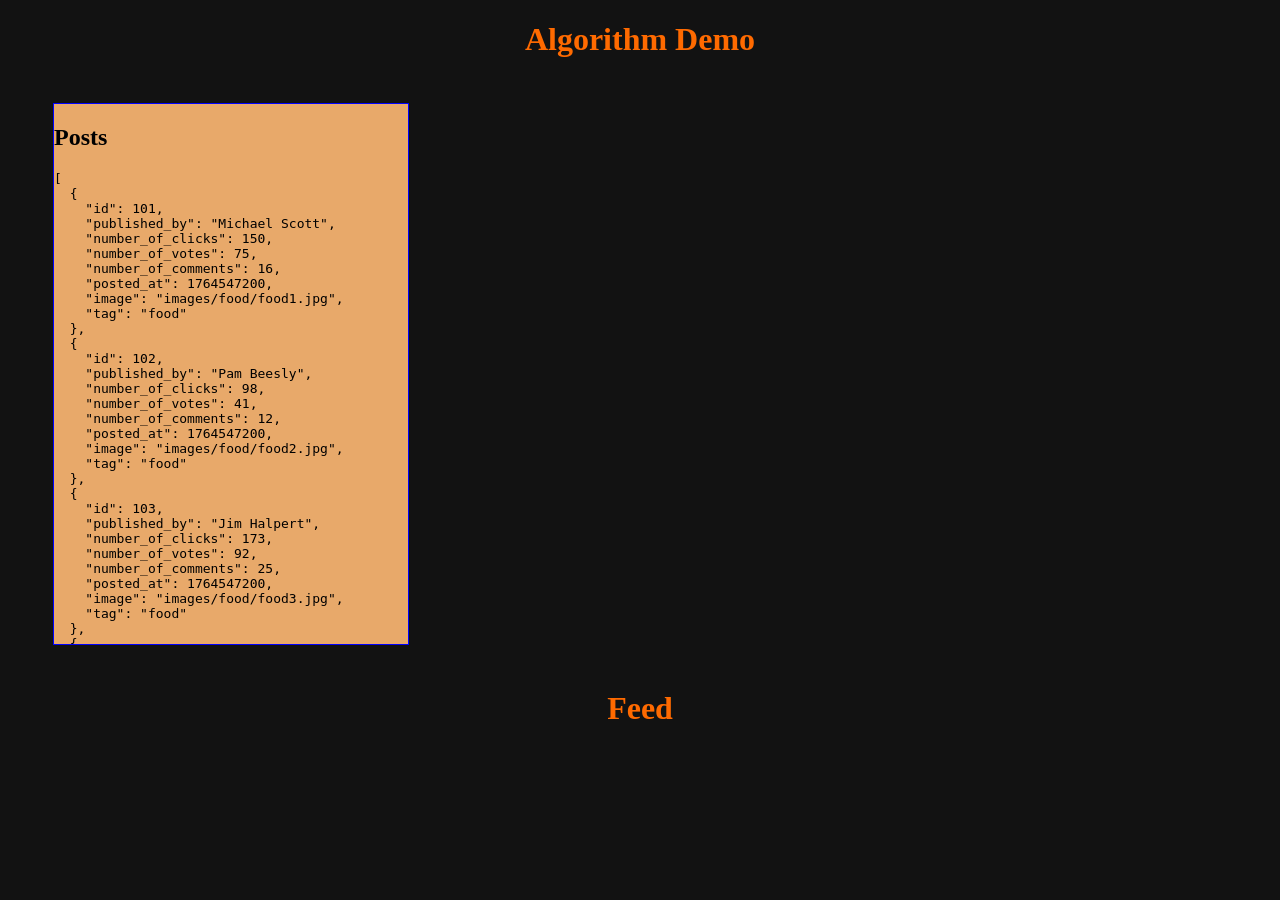
==== feed.html @ eb38fe44 "Add displayed .json" ====
<!DOCTYPE html>
<html lang="en">
  <head>
    <meta charset="UTF-8" />
    <meta name="viewport" content="width=device-width, initial-scale=1.0" />
    <title>Feed Examples</title>
    <link rel="stylesheet" href="styles/main.css" />
  </head>
  <body>
    <div class="top-container">
      <h1>Algorithm Demo</h1>
    </div>

    <div class="main-container">
      <div class="data-column">
        <h2>Posts</h2>
        <pre id="posts-data-box">Loading...</pre>
      </div>
    </div>

    <h1>Feed</h1>

    <script src="setup.js"></script>
  </body>
</html>
---- styles/main.css ----
body {
     background: #121212;
 }

 h1 {
     text-align: center;
     color: rgb(255, 106, 0);
 }

 .main-conatainer {
     display: flex;
     flex-direction: row;
     flex-wrap: nowrap;
     justify-content: space-around;
     width: -webkit-fill-available;
 }

 .data-column {
     max-width: 28%;
     min-width: 28%;
     border: 1px solid blue;
     margin: 5vh;
     overflow-y: auto;
     overflow-x: auto;
     max-height: 60vh;
     background: #e8a96a;
 }

 .calculations-container {
     width: 90%;
     margin: auto;
     margin-top: 5vh;
     padding: 10px;
     display: flex;
     flex-direction: column;
     align-items: center;
     text-align: center;

     color: #e8a96a;
 }

 .basic-info-container {
     width: 90%;
     margin: auto;
     padding: 10px;
     display: flex;
     flex-direction: column;
     align-items: center;
     background: #e8a96a;
 }

 .basic-info-container h3 {
     text-align: center;
 }

 /* AVG */
 .calculation-avg-box {
     width: 100%;
     display: flex;
     flex-direction: row;
     justify-content: space-evenly;
 }

 .avg-summary-box {
     margin: 20px;
     padding: 10px;
     border-radius: 8px;
     border: 1px solid orangered;
     color: rgb(255, 255, 255);
 }

 .normalized-summary-box {
     margin: 20px;
     padding: 10px;
     border-radius: 8px;
     border: 1px solid orangered;
     color: rgb(255, 255, 255);
     max-height: 66vh;
     overflow-y: overlay;
 }

 .normalized-post-box-card {
     margin-bottom: 10px;
     border: 1px solid orangered;
     padding: 8px;
     border-radius: 6px;
     background: #e8a96a;
     color: #000000;
 }

 .sorted-post-card {
     background: rgb(255, 255, 255);
     min-width: 50vh;
     max-width: 50vh;
     min-height: 50vh;
     max-height: 70vh;
     padding-top: 5vh;
     padding-bottom: 5vh;
     border-radius: 2vh;
     margin-top: 3vh;
 }

 .sorted-posts-box {
     display: flex;

 }

 .sorted-posts-image {
     width: 100px;
     width: -webkit-fill-available;
     height: 20vh;
     background-color: green;
     display: block;
     margin-top: 5px;
 }

 .post-above-image {
     display: flex;
     flex-direction: row;
     font-size: smaller;
     flex-wrap: nowrap;
     justify-content: space-evenly;
     align-content: center;
     align-items: center;
     width: 100%;
     color: #646464;

 }

 .post-under-image {
     display: flex;
     flex-direction: row;
     align-items: center;
     flex-wrap: wrap;
     width: 100%;
     font-size: smaller;
     justify-content: space-evenly;
     margin-top: 2vh;
     color: #000000;
 }

 .data-number-post-card {
     color: red;
     font-weight: 600;
 }

 .post-description {
     color: black;
     font-style: italic;
 }

 .sorted-posts-box {
     display: flex;
     flex-direction: row;
     flex-wrap: wrap;
     align-items: center;
     justify-content: space-around;
 }
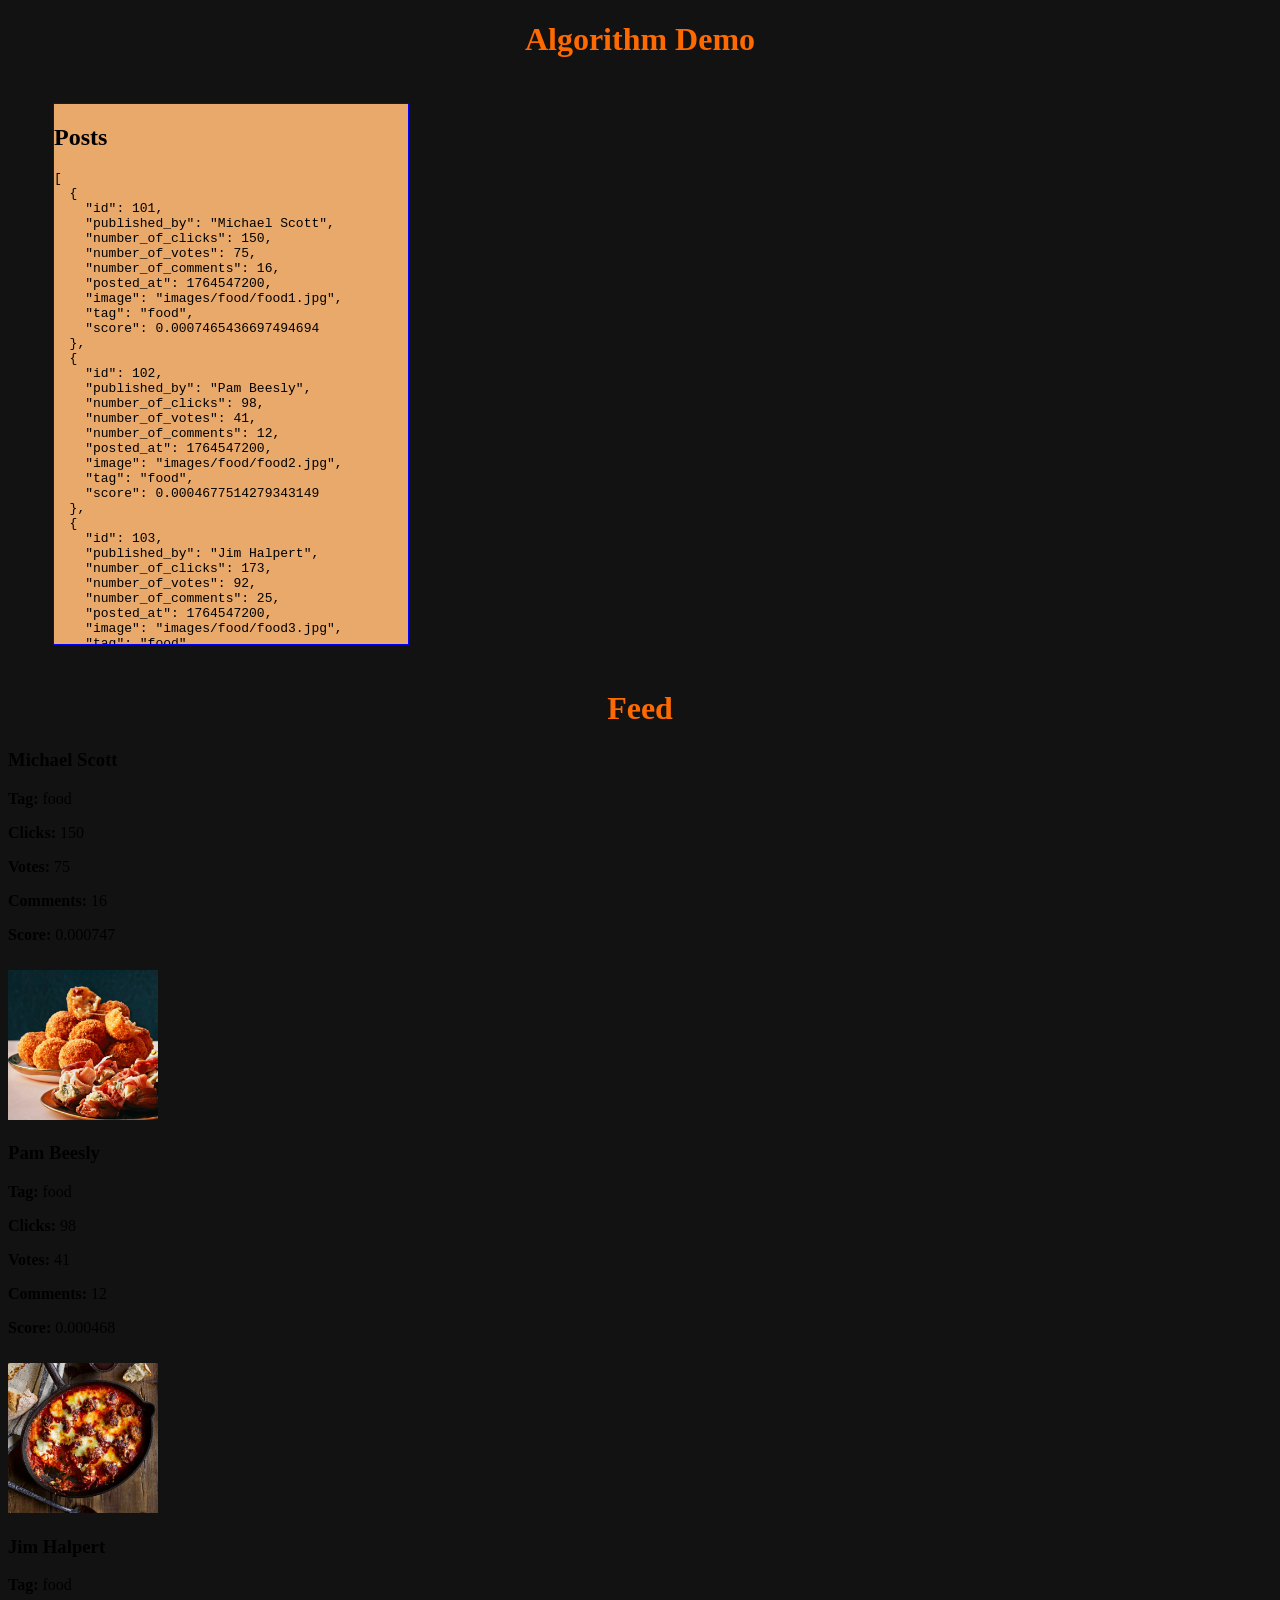
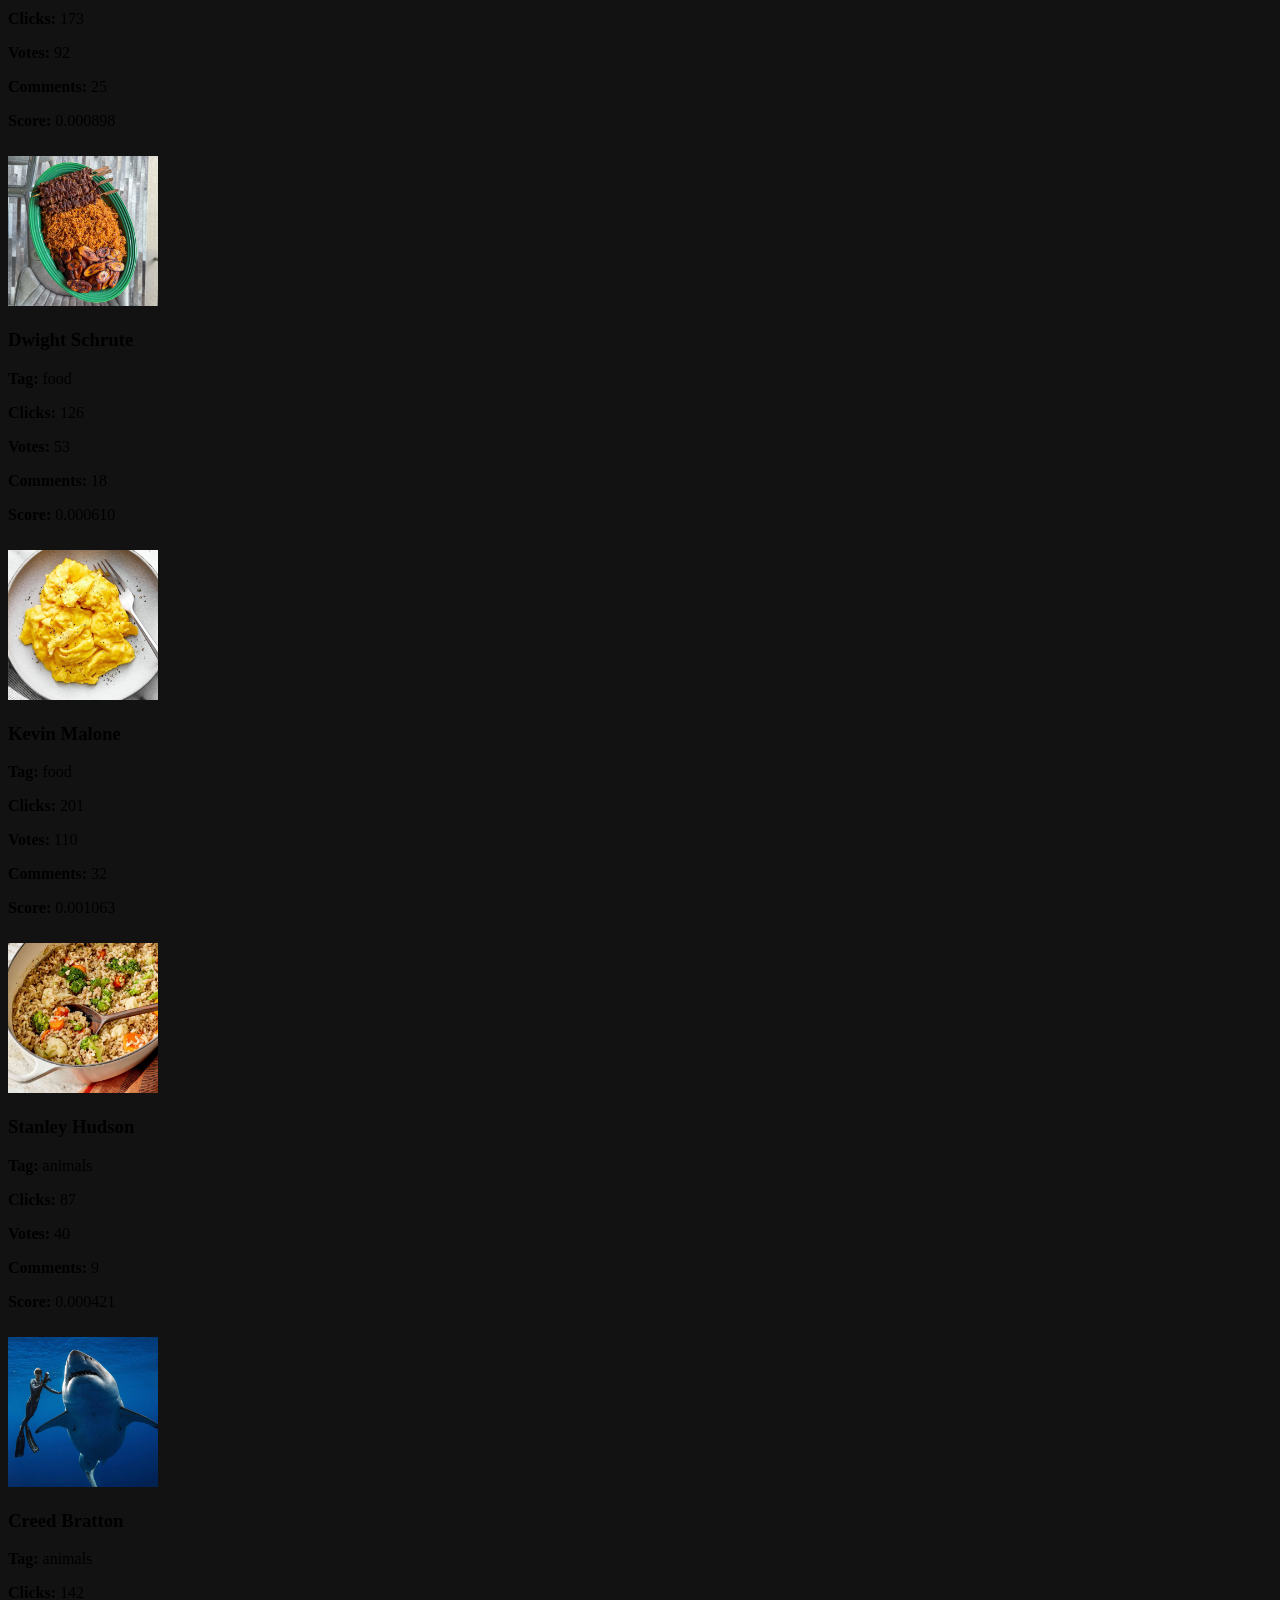
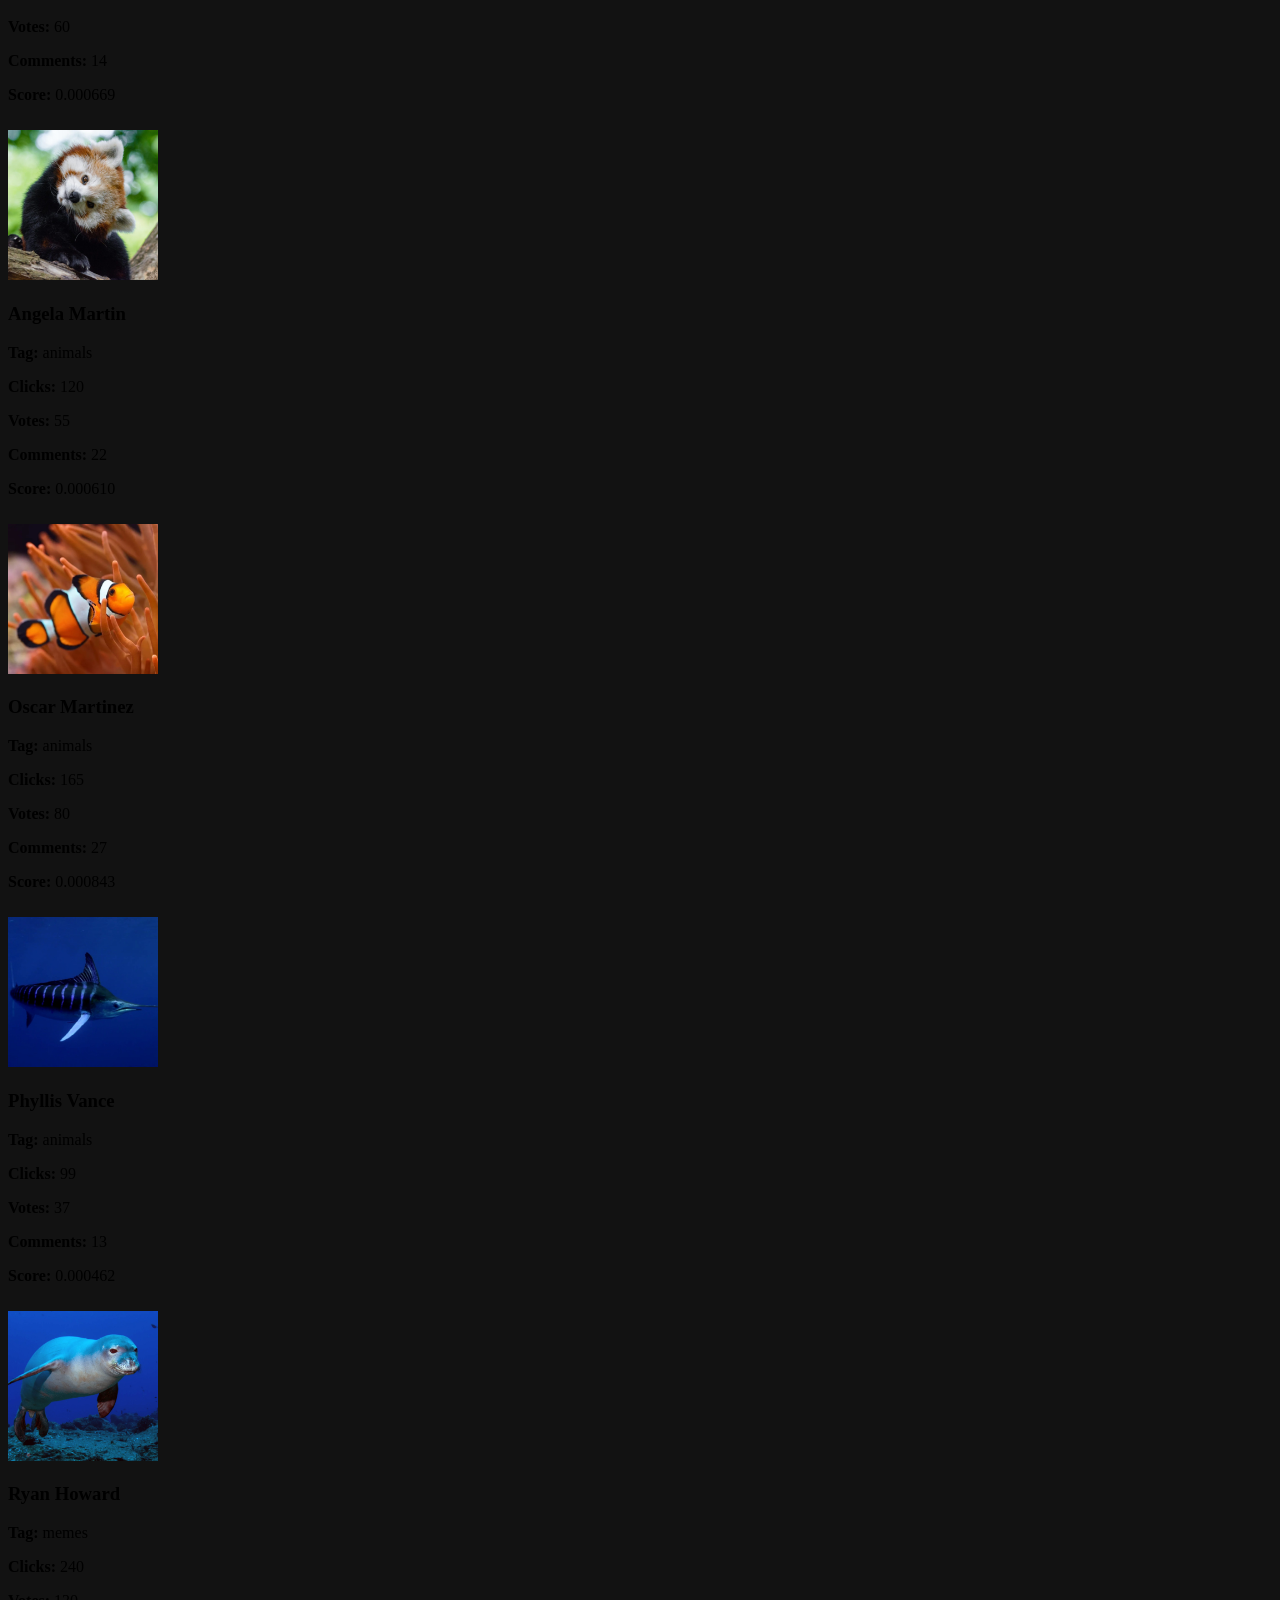
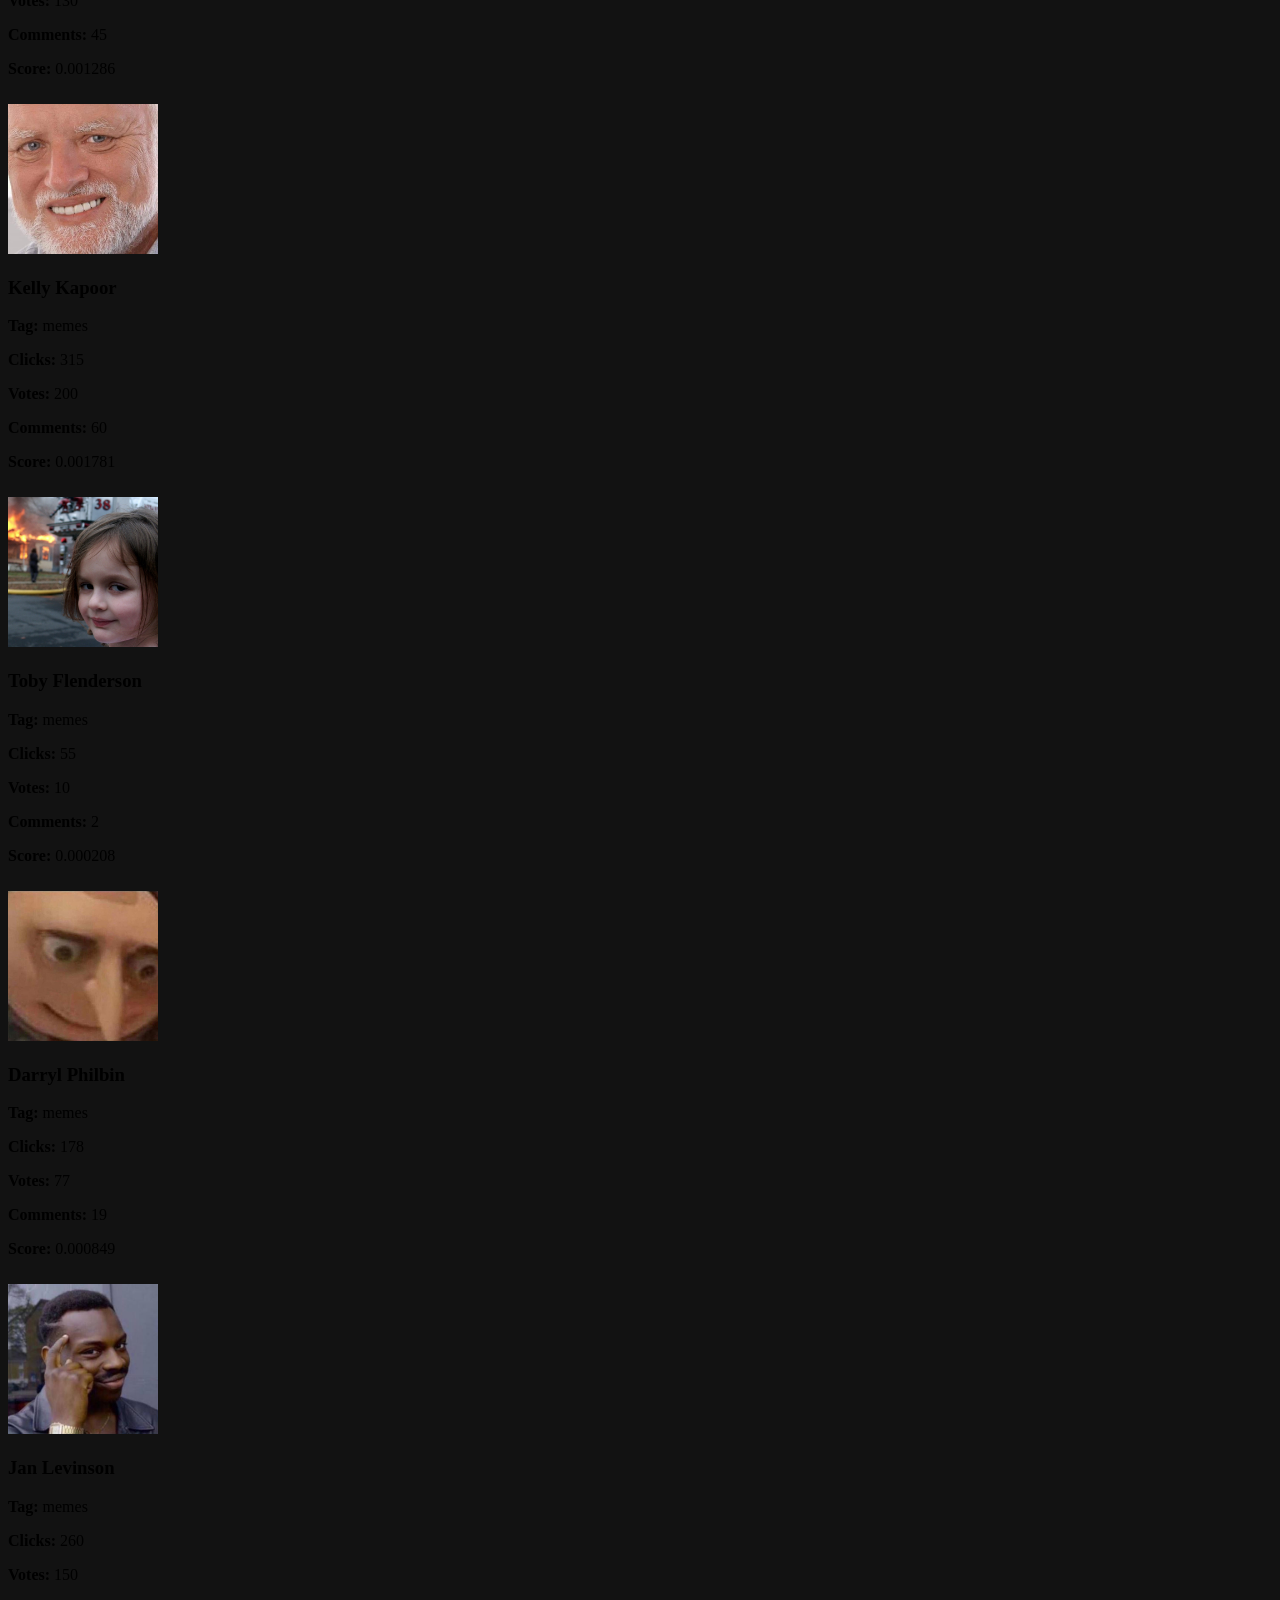
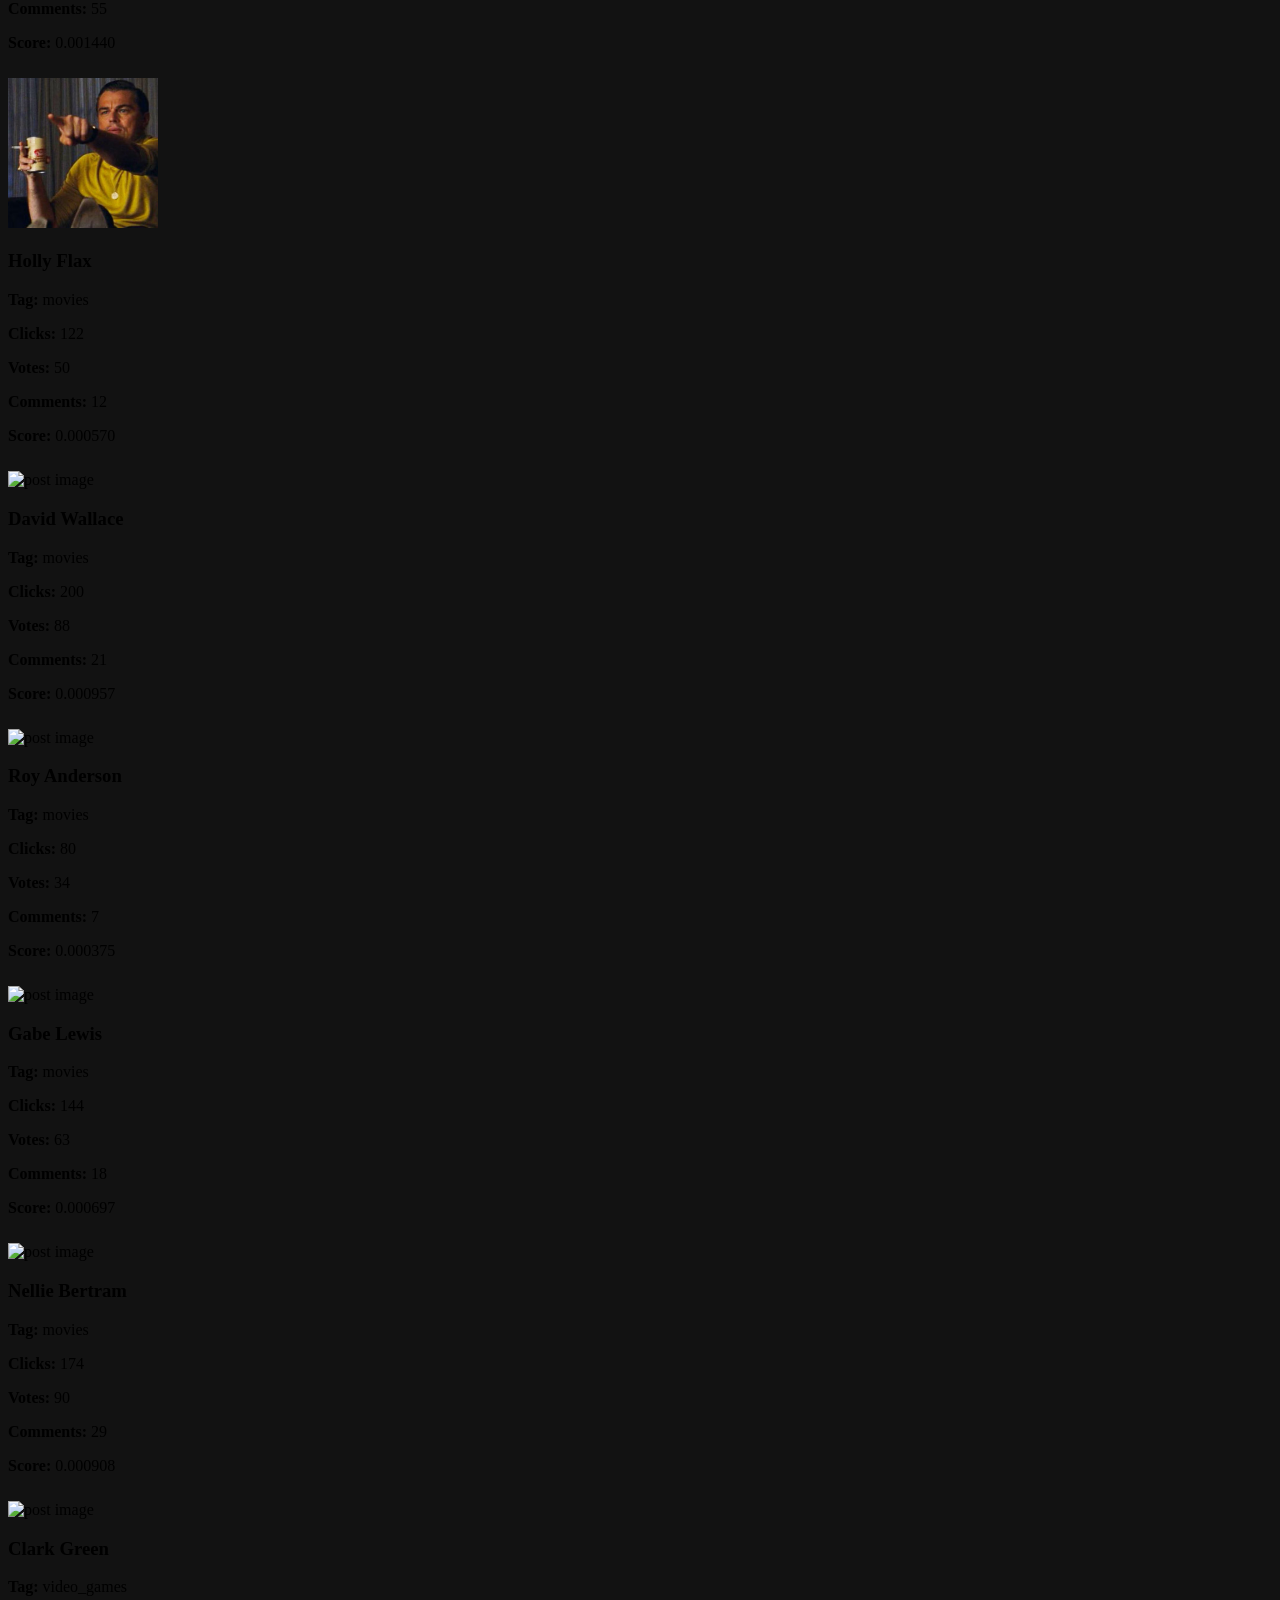
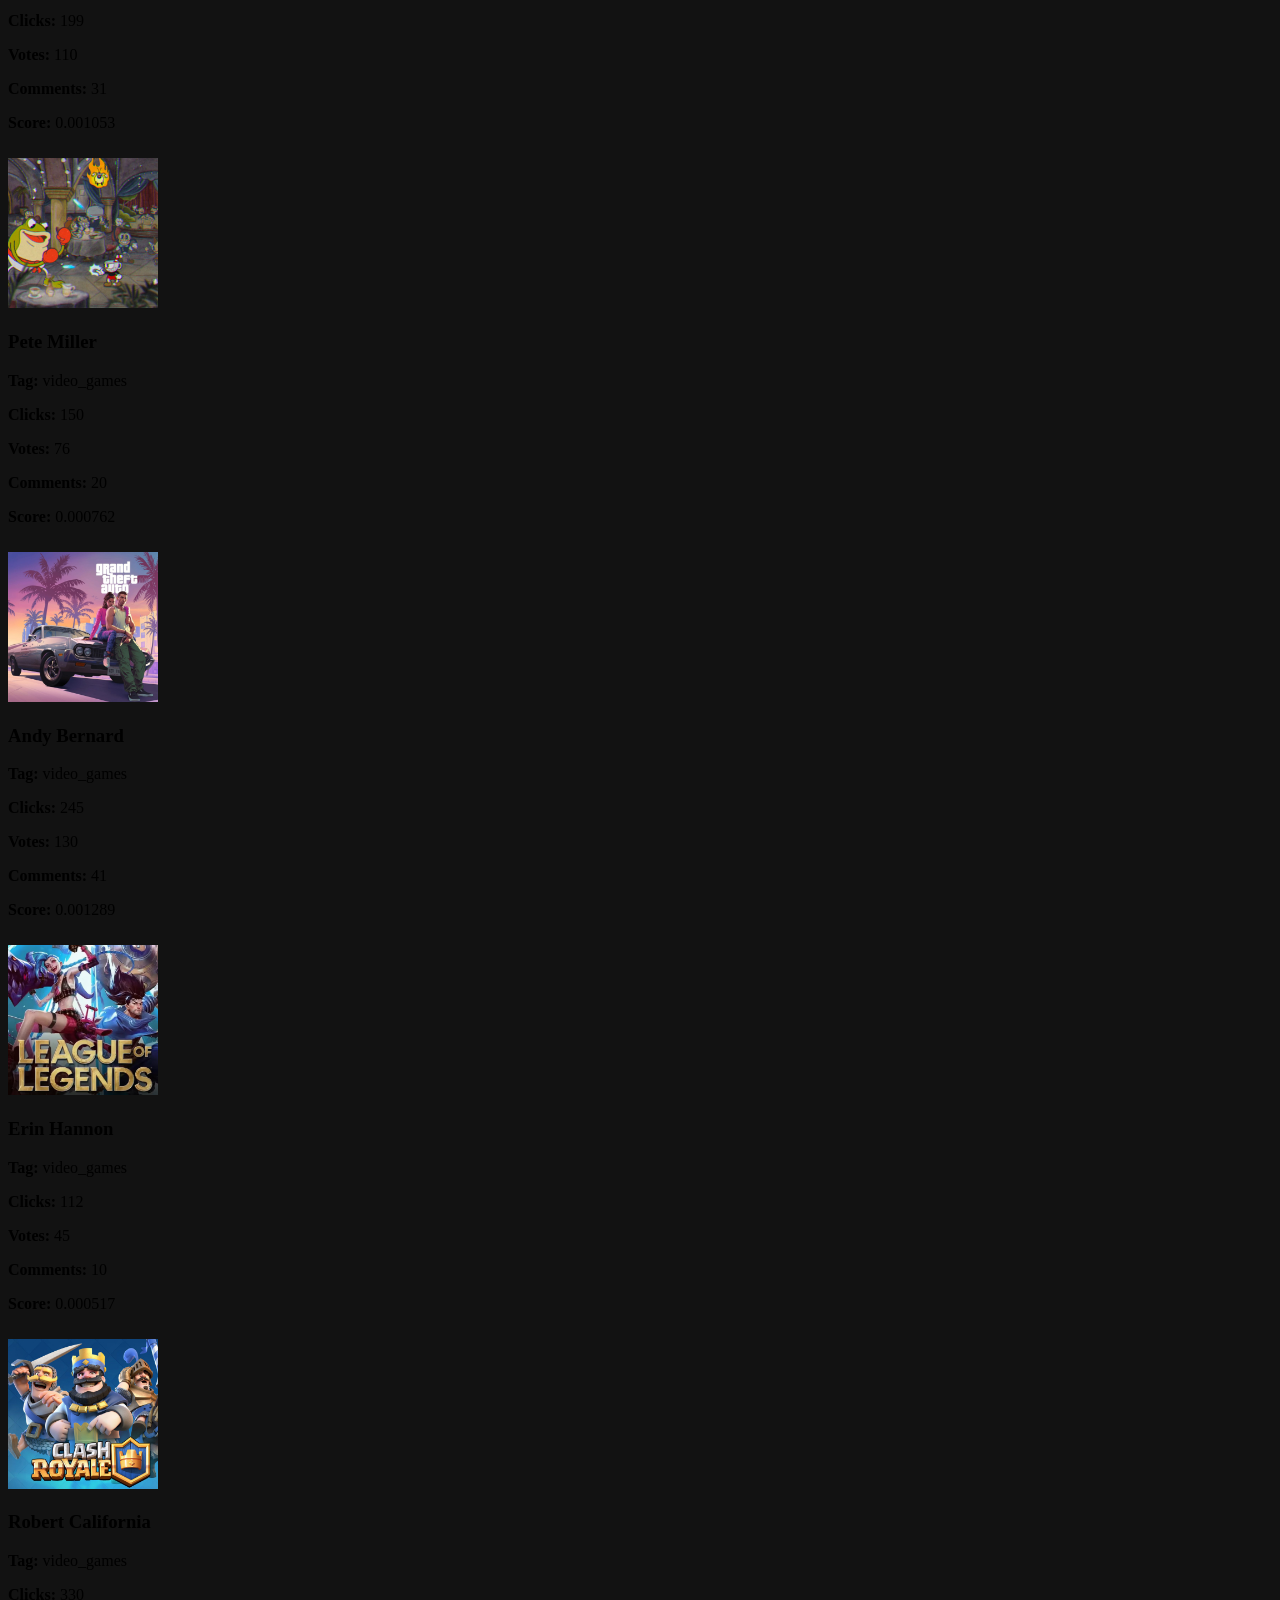
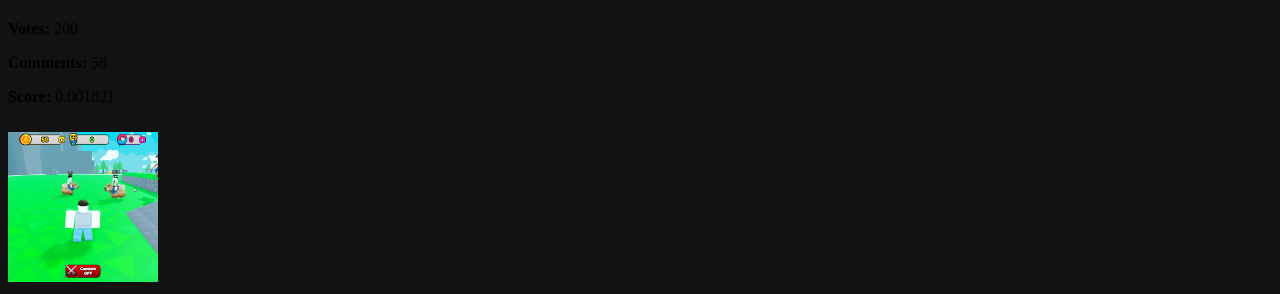
==== commit 91fec43f: "Add displayed feed with 1.8" ====
--- a/feed.html
+++ b/feed.html
@@ -20,6 +20,9 @@
 
     <h1>Feed</h1>
 
+    <div id="feed"></div>
+
+
     <script src="setup.js"></script>
   </body>
 </html>
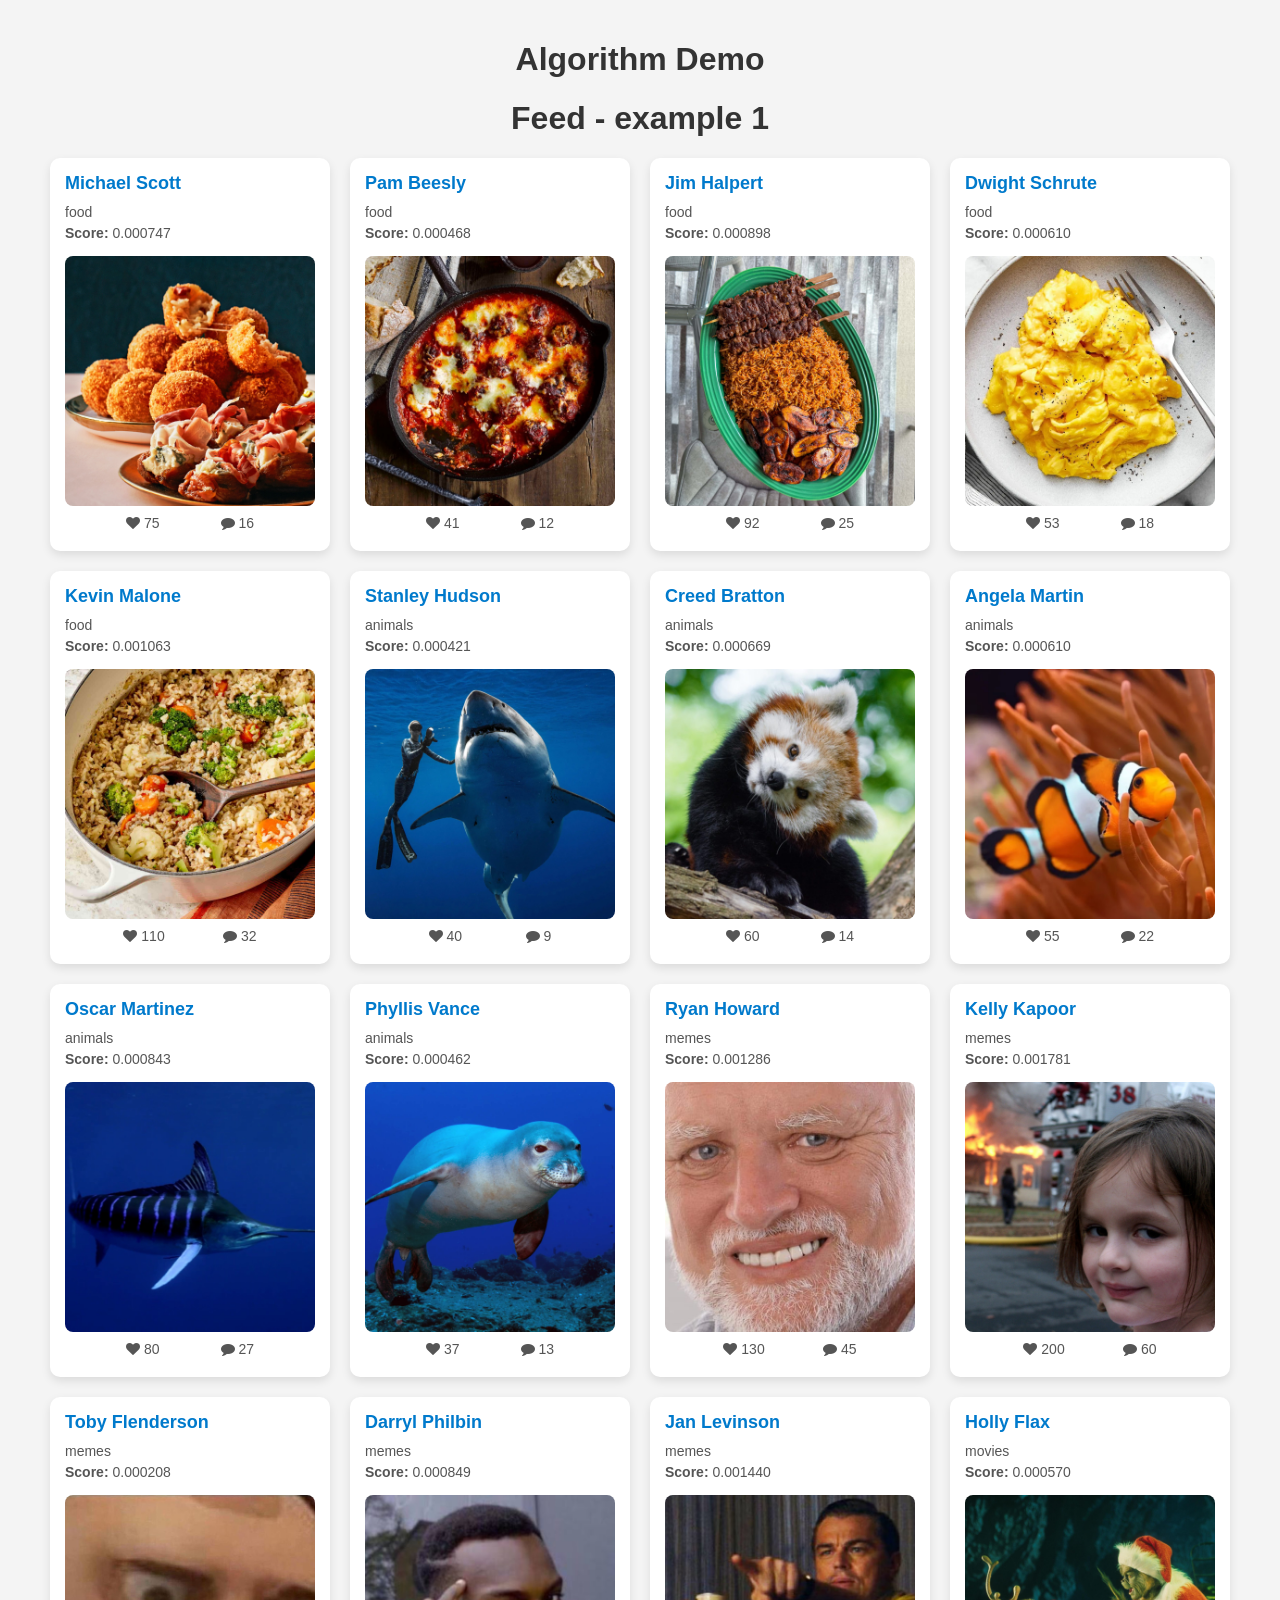
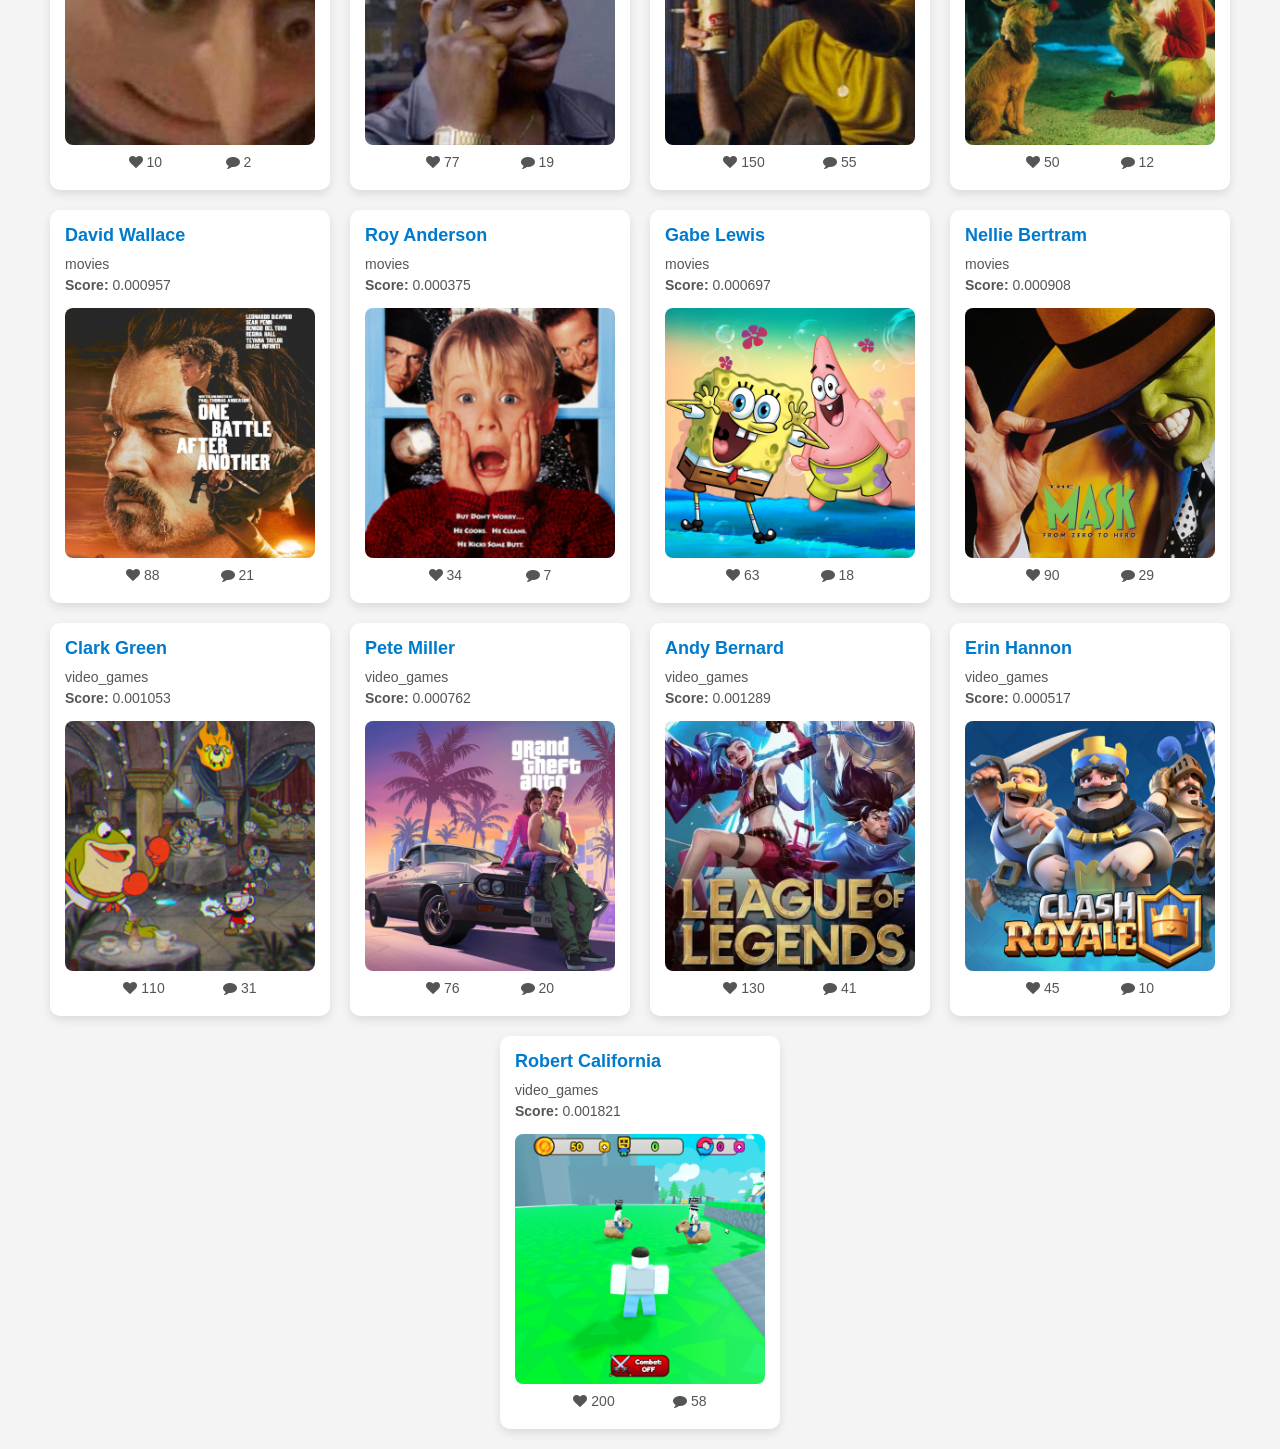
==== commit b6c97eab: "Add nicely displayed feed 1" ====
--- a/feed.html
+++ b/feed.html
@@ -5,20 +5,26 @@
     <meta name="viewport" content="width=device-width, initial-scale=1.0" />
     <title>Feed Examples</title>
     <link rel="stylesheet" href="styles/main.css" />
+
+    <link
+  rel="stylesheet"
+  href="https://cdnjs.cloudflare.com/ajax/libs/font-awesome/4.7.0/css/font-awesome.min.css"
+/>
+
   </head>
   <body>
     <div class="top-container">
       <h1>Algorithm Demo</h1>
     </div>
 
-    <div class="main-container">
+    <!-- <div class="main-container">
       <div class="data-column">
         <h2>Posts</h2>
         <pre id="posts-data-box">Loading...</pre>
       </div>
-    </div>
+    </div> -->
 
-    <h1>Feed</h1>
+    <h1>Feed - example 1</h1>
 
     <div id="feed"></div>
 
--- a/styles/main.css
+++ b/styles/main.css
@@ -1,158 +1,51 @@
- body {
-     background: #121212;
- }
+body {
+  font-family: 'Arial', sans-serif;
+  background-color: #f4f4f4;
+  margin: 0;
+  padding: 20px;
+}
 
- h1 {
-     text-align: center;
-     color: rgb(255, 106, 0);
- }
+h1 {
+  text-align: center;
+  color: #333;
+}
 
- .main-conatainer {
-     display: flex;
-     flex-direction: row;
-     flex-wrap: nowrap;
-     justify-content: space-around;
-     width: -webkit-fill-available;
- }
+#feed {
+  display: flex;
+  flex-wrap: wrap;
+  justify-content: center;
+  gap: 20px;
+}
 
- .data-column {
-     max-width: 28%;
-     min-width: 28%;
-     border: 1px solid blue;
-     margin: 5vh;
-     overflow-y: auto;
-     overflow-x: auto;
-     max-height: 60vh;
-     background: #e8a96a;
- }
+.post-item {
+  background-color: #fff;
+  border-radius: 10px;
+  box-shadow: 0 4px 10px rgba(0,0,0,0.1);
+  padding: 15px;
+  width: 250px;
+  transition: transform 0.2s, box-shadow 0.2s;
+}
 
- .calculations-container {
-     width: 90%;
-     margin: auto;
-     margin-top: 5vh;
-     padding: 10px;
-     display: flex;
-     flex-direction: column;
-     align-items: center;
-     text-align: center;
+.post-item:hover {
+  transform: translateY(-5px);
+  box-shadow: 0 8px 20px rgba(0,0,0,0.2);
+}
 
-     color: #e8a96a;
- }
+.post-item h3 {
+  margin: 0 0 10px 0;
+  font-size: 18px;
+  color: #007acc;
+}
 
- .basic-info-container {
-     width: 90%;
-     margin: auto;
-     padding: 10px;
-     display: flex;
-     flex-direction: column;
-     align-items: center;
-     background: #e8a96a;
- }
+.post-item p {
+  margin: 5px 0;
+  font-size: 14px;
+  color: #555;
+}
 
- .basic-info-container h3 {
-     text-align: center;
- }
-
- /* AVG */
- .calculation-avg-box {
-     width: 100%;
-     display: flex;
-     flex-direction: row;
-     justify-content: space-evenly;
- }
-
- .avg-summary-box {
-     margin: 20px;
-     padding: 10px;
-     border-radius: 8px;
-     border: 1px solid orangered;
-     color: rgb(255, 255, 255);
- }
-
- .normalized-summary-box {
-     margin: 20px;
-     padding: 10px;
-     border-radius: 8px;
-     border: 1px solid orangered;
-     color: rgb(255, 255, 255);
-     max-height: 66vh;
-     overflow-y: overlay;
- }
-
- .normalized-post-box-card {
-     margin-bottom: 10px;
-     border: 1px solid orangered;
-     padding: 8px;
-     border-radius: 6px;
-     background: #e8a96a;
-     color: #000000;
- }
-
- .sorted-post-card {
-     background: rgb(255, 255, 255);
-     min-width: 50vh;
-     max-width: 50vh;
-     min-height: 50vh;
-     max-height: 70vh;
-     padding-top: 5vh;
-     padding-bottom: 5vh;
-     border-radius: 2vh;
-     margin-top: 3vh;
- }
-
- .sorted-posts-box {
-     display: flex;
-
- }
-
- .sorted-posts-image {
-     width: 100px;
-     width: -webkit-fill-available;
-     height: 20vh;
-     background-color: green;
-     display: block;
-     margin-top: 5px;
- }
-
- .post-above-image {
-     display: flex;
-     flex-direction: row;
-     font-size: smaller;
-     flex-wrap: nowrap;
-     justify-content: space-evenly;
-     align-content: center;
-     align-items: center;
-     width: 100%;
-     color: #646464;
-
- }
-
- .post-under-image {
-     display: flex;
-     flex-direction: row;
-     align-items: center;
-     flex-wrap: wrap;
-     width: 100%;
-     font-size: smaller;
-     justify-content: space-evenly;
-     margin-top: 2vh;
-     color: #000000;
- }
-
- .data-number-post-card {
-     color: red;
-     font-weight: 600;
- }
-
- .post-description {
-     color: black;
-     font-style: italic;
- }
-
- .sorted-posts-box {
-     display: flex;
-     flex-direction: row;
-     flex-wrap: wrap;
-     align-items: center;
-     justify-content: space-around;
- }+.post-item img {
+  width: 100%;
+  border-radius: 8px;
+  margin-top: 10px;
+  object-fit: cover;
+}
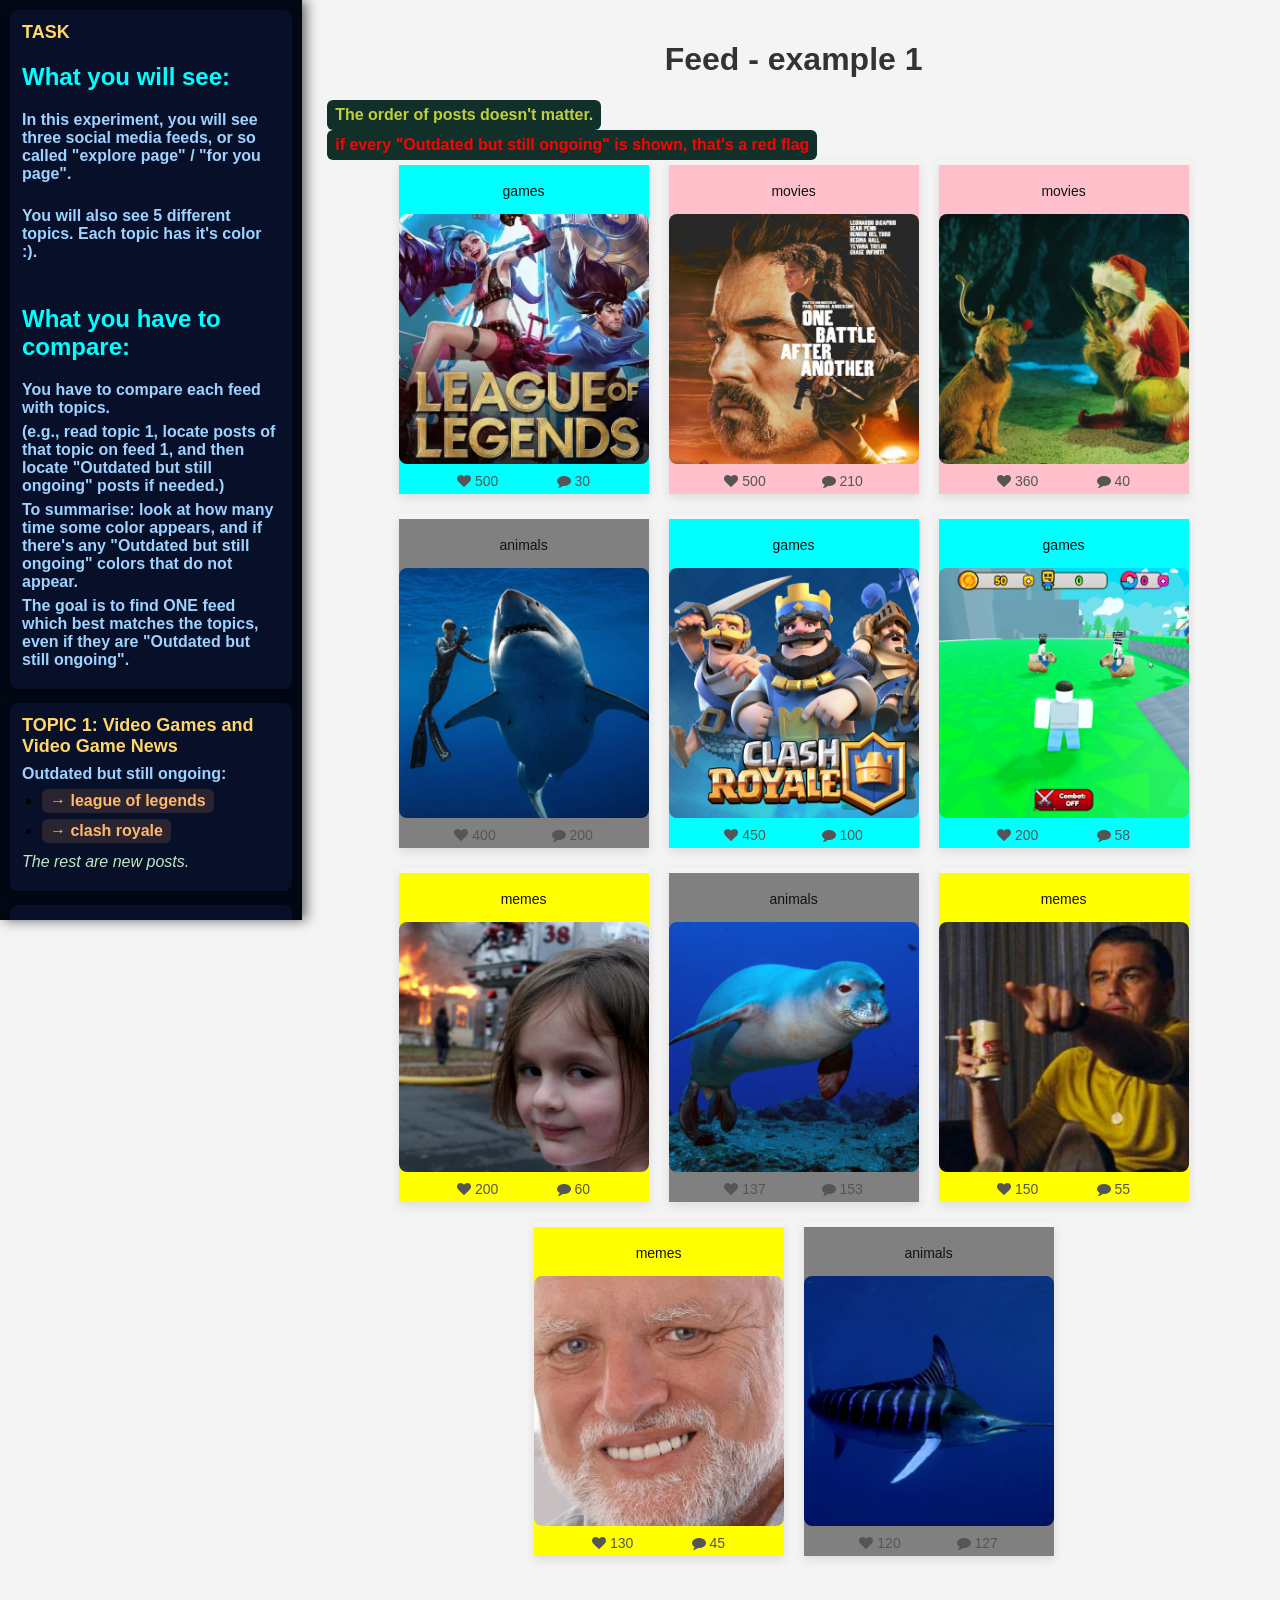
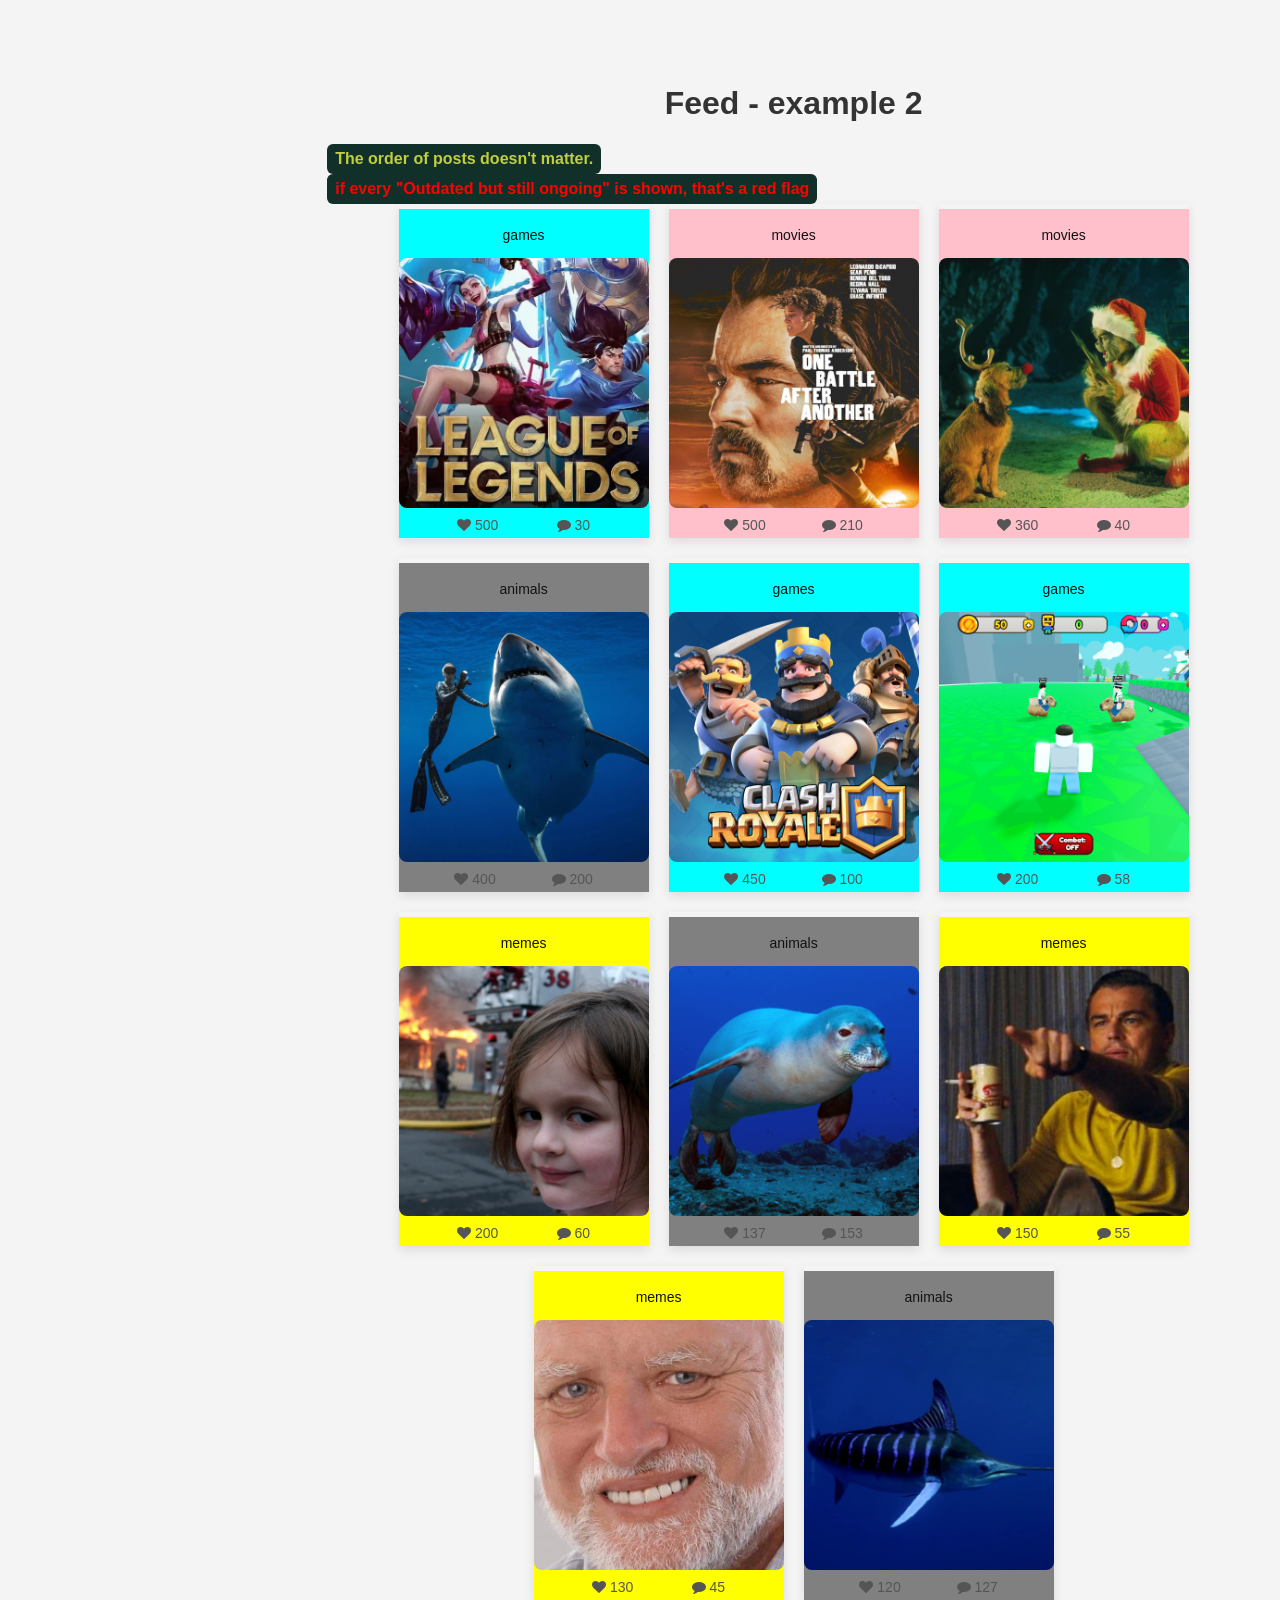
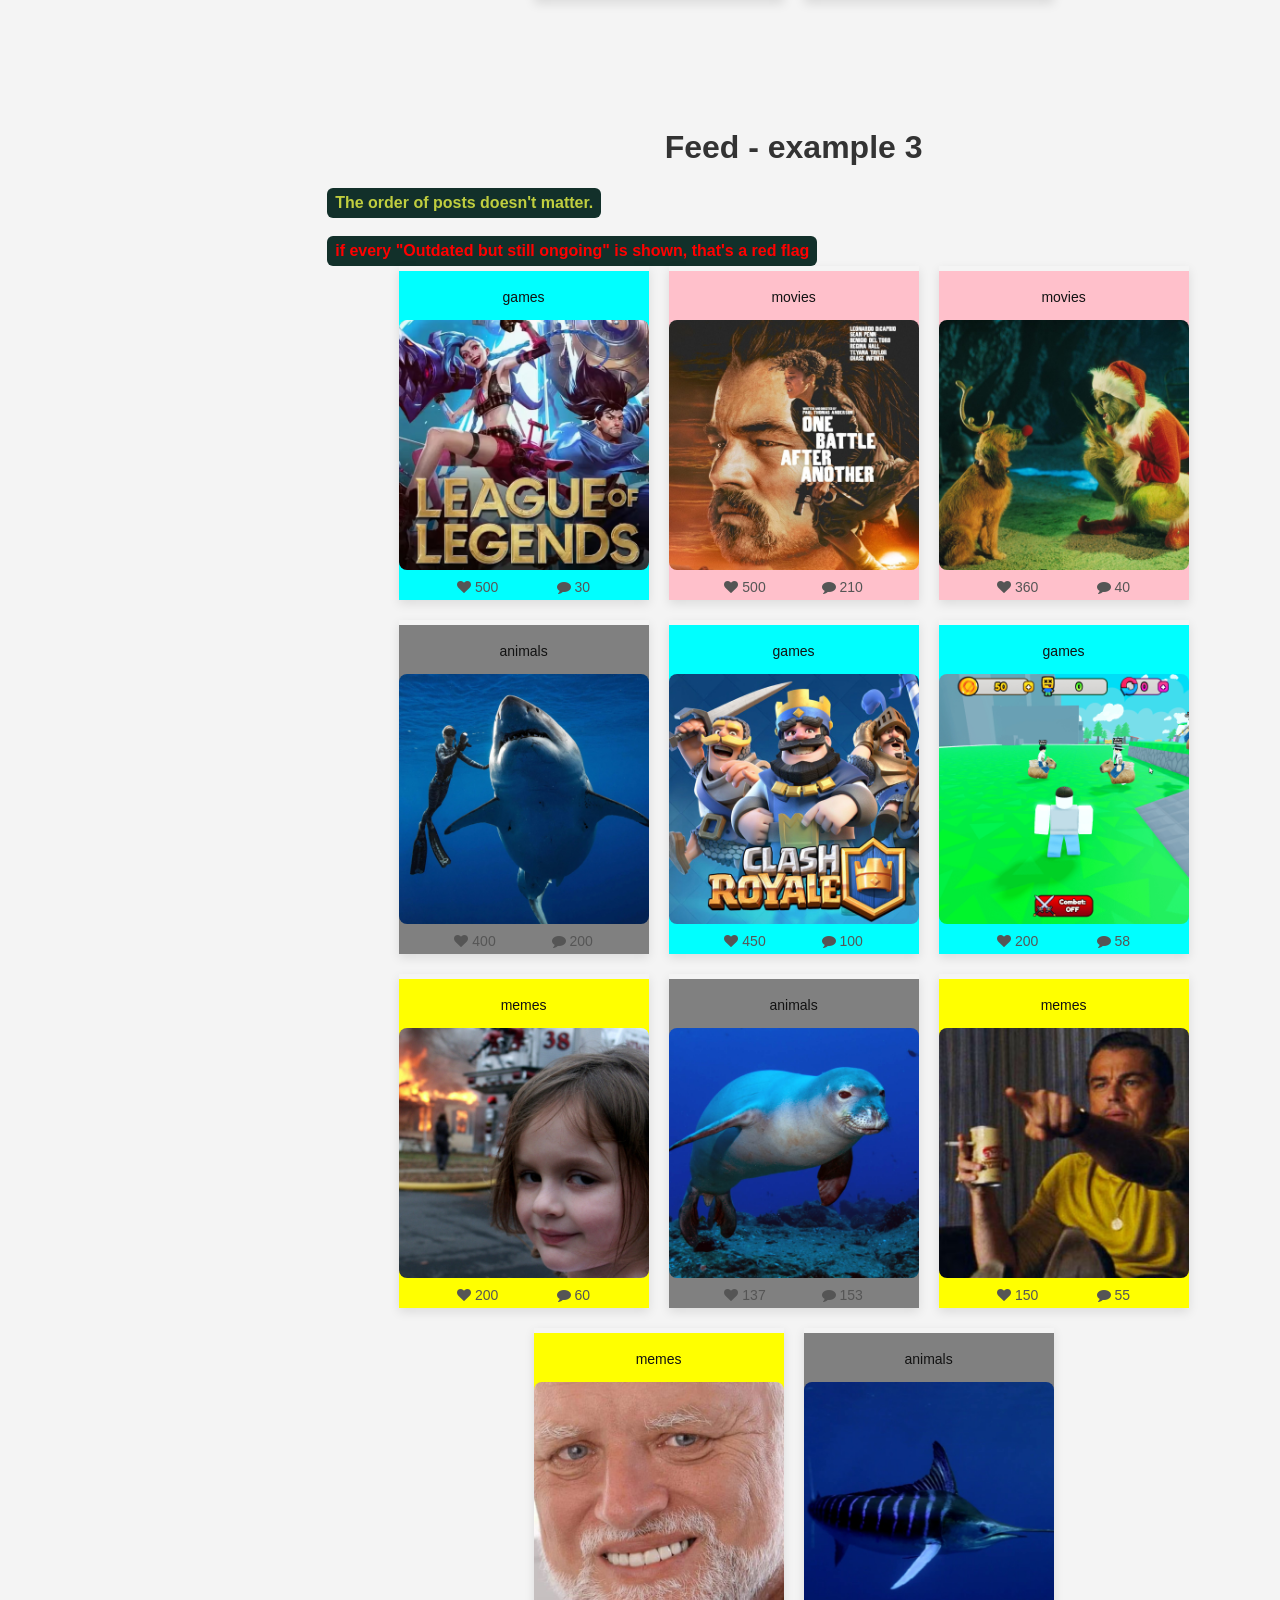
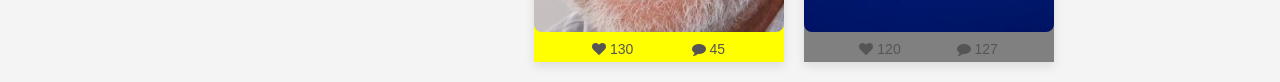
==== commit cf69b431: "Add final changes" ====
--- a/feed.html
+++ b/feed.html
@@ -5,30 +5,170 @@
     <meta name="viewport" content="width=device-width, initial-scale=1.0" />
     <title>Feed Examples</title>
     <link rel="stylesheet" href="styles/main.css" />
-
     <link
-  rel="stylesheet"
-  href="https://cdnjs.cloudflare.com/ajax/libs/font-awesome/4.7.0/css/font-awesome.min.css"
-/>
-
+      rel="stylesheet"
+      href="https://cdnjs.cloudflare.com/ajax/libs/font-awesome/4.7.0/css/font-awesome.min.css"
+    />
   </head>
   <body>
-    <div class="top-container">
-      <h1>Algorithm Demo</h1>
+
+
+
+    <div 
+  style="
+    position: fixed;
+    top: 0;
+    left: 0;
+    width: 22vw;
+    height: 100vh;
+    overflow-y: auto;
+    padding: 10px;
+    background: #020915;
+    box-shadow: 4px 0 12px rgba(0,0,0,0.6);
+    z-index: 999;
+  "
+>
+<section style="margin-bottom:14px; padding:12px; border-radius:8px; background:#071028; box-shadow:0 4px 10px rgba(0,0,0,0.5);">
+  <h2 style="margin:0 0 8px; font-size:18px; color:#ffd66b;">TASK</h2>
+
+  <div style="margin-bottom:8px;">
+    <h2 style="color:aqua"> What you will see:</h2>
+    <p style="margin:0 0 6px; font-weight:600; color:#9fd2ff;">In this experiment, you will see <strong>three</strong> social media feeds, or so called "explore page" / "for you page".</p>
+    <br/>
+    <p style="margin:0 0 6px; font-weight:600; color:#9fd2ff;">You will also see 5 different topics. Each topic has it's color :).</p>
+    <br/>
+
+
+    <h2 style="color:aqua"> What you have to compare:</h2>
+    <p style="margin:0 0 6px; font-weight:600; color:#9fd2ff;">You have to compare <strong>each feed with topics</strong>.</p>
+    <p style="margin:0 0 6px; font-weight:600; color:#9fd2ff;">(e.g., read topic 1, locate posts of that topic on feed 1, and then locate "Outdated but still ongoing" posts if needed.)</p>
+
+    <p style="margin:0 0 6px; font-weight:600; color:#9fd2ff;">To summarise: <strong>look at how many time some color appears, and if there's any "Outdated but still ongoing" colors that do not appear. </strong> </p>
+
+    <p style="margin:0 0 6px; font-weight:600; color:#9fd2ff;">The goal is to find ONE feed which best matches the topics, even if they are "Outdated but still ongoing". </strong> </p>
+
+    
+</section>
+
+
+<section style="margin-bottom:14px; padding:12px; border-radius:8px; background:#071028; box-shadow:0 4px 10px rgba(0,0,0,0.5);">
+  <h2 style="margin:0 0 8px; font-size:18px; color:#ffd66b;">TOPIC 1: Video Games and Video Game News</h2>
+
+  <div style="margin-bottom:8px;">
+    <p style="margin:0 0 6px; font-weight:600; color:#9fd2ff;">Outdated but still ongoing:</p>
+    <ul style="margin:0 0 10px 20px; padding:0;">
+      <li style="margin-bottom:6px;">
+        <span style="display:inline-block; padding:3px 8px; border-radius:6px; background:#2a2430; color:#ffb86b; font-weight:600;">→ league of legends</span>
+      </li>
+      <li>
+        <span style="display:inline-block; padding:3px 8px; border-radius:6px; background:#2a2430; color:#ffb86b; font-weight:600;">→ clash royale</span>
+      </li>
+    </ul>
+
+    <p style="margin:0; font-style:italic; color:#bfe7c7;">The rest are new posts.</p>
+  </div>
+</section>
+
+<!-- TOPIC 2 -->
+<section style="margin-bottom:14px; padding:12px; border-radius:8px; background:#071028; box-shadow:0 4px 10px rgba(0,0,0,0.5);">
+  <h2 style="margin:0 0 8px; font-size:18px; color:#ffd66b;">TOPIC 2: Movies and Movie News</h2>
+
+  <div style="margin-bottom:8px;">
+    <p style="margin:0 0 6px; font-weight:600; color:#9fd2ff;">Outdated but still ongoing:</p>
+    <ul style="margin:0 0 10px 20px; padding:0;">
+      <li style="margin-bottom:6px;">
+        <span style="display:inline-block; padding:3px 8px; border-radius:6px; background:#2a2430; color:#ffb86b; font-weight:600;">→ One battle after another</span>
+      </li>
+      <li>
+        <span style="display:inline-block; padding:3px 8px; border-radius:6px; background:#2a2430; color:#ffb86b; font-weight:600;">→ Grinch</span>
+      </li>
+    </ul>
+
+    <p style="margin:0; font-style:italic; color:#bfe7c7;">The rest are new posts.</p>
+  </div>
+</section>
+
+<!-- TOPIC 3 -->
+<section style="margin-bottom:14px; padding:12px; border-radius:8px; background:#071028; box-shadow:0 4px 10px rgba(0,0,0,0.5);">
+  <h2 style="margin:0 0 8px; font-size:18px; color:#ffd66b;">TOPIC 3: Memes</h2>
+
+  <div>
+    <p style="margin:0 0 6px; font-weight:600; color:#9fd2ff;">Status:</p>
+    <p style="margin:0; padding:6px 8px; border-radius:6px; display:inline-block; background:#12302a; color:#9ff3c4;">They are all new posts.</p>
+  </div>
+</section>
+
+<!-- TOPIC 4 -->
+<section style="margin-bottom:14px; padding:12px; border-radius:8px; background:#071028; box-shadow:0 4px 10px rgba(0,0,0,0.5);">
+  <h2 style="margin:0 0 8px; font-size:18px; color:#ffd66b;">TOPIC 4: Animals</h2>
+
+  <div style="margin-bottom:8px;">
+    <p style="margin:0 0 6px; font-weight:600; color:#9fd2ff;">Outdated but still ongoing:</p>
+    <ul style="margin:0 0 10px 20px; padding:0;">
+      <li>
+        <span style="display:inline-block; padding:3px 8px; border-radius:6px; background:#2a2430; color:#ffb86b; font-weight:600;">→ Great white shark</span>
+      </li>
+    </ul>
+
+    <p style="margin:0; font-style:italic; color:#bfe7c7;">The rest are new posts.</p>
+  </div>
+</section>
+
+<!-- TOPIC 5 -->
+<section style="margin-bottom:18px; padding:12px; border-radius:8px; background:#071028; box-shadow:0 4px 10px rgba(0,0,0,0.5);">
+  <h2 style="margin:0 0 8px; font-size:18px; color:#ffd66b;">TOPIC 5: Food</h2>
+
+  <div>
+    <p style="margin:0; padding:6px 8px; border-radius:6px; display:inline-block; background:#12302a; color:#9ff3c4; font-weight:600;">They are all new posts.</p>
+  </div>
+</section>
+
+
+
+
+
+  </div>
+
+<div style="margin-left: 24vw;">
+    <h1>Feed - example 1</h1>
+       <p style="margin:0; padding:6px 8px; border-radius:6px; display:inline-block; background:#12302a; color:rgb(192, 206, 63); font-weight:600;">The order of posts doesn't matter.</p>
+       <br/>
+    <p style="margin:0; padding:6px 8px; border-radius:6px; display:inline-block; background:#12302a; color:red; font-weight:600;">if every "Outdated but still ongoing" is shown, that's a red flag</p>
+
+
+    <div id="feed" class="feed"></div>
+
+    <br />
+    <br />
+    <br />
+    <br />
+    <br />
+    <br />
+    <h1>Feed - example 2</h1>
+     <p style="margin:0; padding:6px 8px; border-radius:6px; display:inline-block; background:#12302a; color:rgb(192, 206, 63); font-weight:600;">The order of posts doesn't matter.</p>
+       <br/>
+    <p style="margin:0; padding:6px 8px; border-radius:6px; display:inline-block; background:#12302a; color:red; font-weight:600;">if every "Outdated but still ongoing" is shown, that's a red flag</p>
+
+    <div id="feedLow" class="feed"></div>
+
+    <br />
+    <br />
+    <br />
+    <br />
+    <br />
+    <br />
+    <h1>Feed - example 3</h1>
+    <p style="margin:0; padding:6px 8px; border-radius:6px; display:inline-block; background:#12302a; color:rgb(192, 206, 63); font-weight:600;">The order of posts doesn't matter.</p>
+       <br/>
+       <br/>
+    <p style="margin:0; padding:6px 8px; border-radius:6px; display:inline-block; background:#12302a; color:red; font-weight:600;">if every "Outdated but still ongoing" is shown, that's a red flag</p>
+
+    <div id="feedHigh" class="feed"></div>
+
+
     </div>
 
-    <!-- <div class="main-container">
-      <div class="data-column">
-        <h2>Posts</h2>
-        <pre id="posts-data-box">Loading...</pre>
-      </div>
-    </div> -->
-
-    <h1>Feed - example 1</h1>
-
-    <div id="feed"></div>
-
-
+    
     <script src="setup.js"></script>
   </body>
 </html>
--- a/styles/main.css
+++ b/styles/main.css
@@ -10,7 +10,7 @@
   color: #333;
 }
 
-#feed {
+.feed {
   display: flex;
   flex-wrap: wrap;
   justify-content: center;
@@ -18,10 +18,7 @@
 }
 
 .post-item {
-  background-color: #fff;
-  border-radius: 10px;
   box-shadow: 0 4px 10px rgba(0,0,0,0.1);
-  padding: 15px;
   width: 250px;
   transition: transform 0.2s, box-shadow 0.2s;
 }
